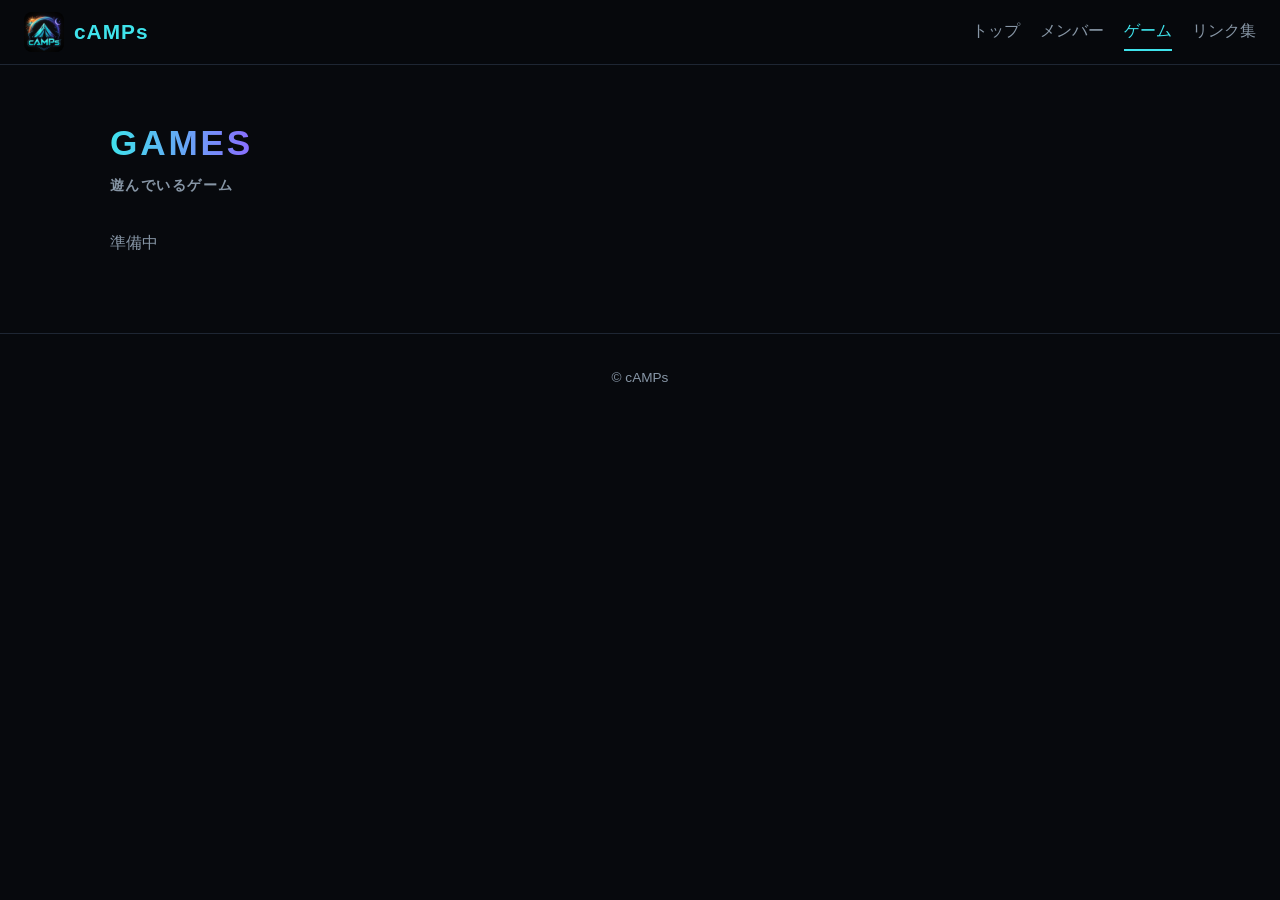
==== games.html @ 63947b49 "メンバー画像を追加し、縦長カードとロゴ配色に変更 - marupis / Kafka / Typicalboy の全身イラストとチームロゴを追加 - メンバー一覧を縦長カード、個人ページを全身表示に変" ====
<!DOCTYPE html>
<html lang="ja">
<head>
  <meta charset="UTF-8">
  <meta name="viewport" content="width=device-width, initial-scale=1.0">
  <meta name="robots" content="noindex, nofollow">
  <title>ゲーム</title>
  <link rel="icon" href="images/logo.webp">
  <link rel="stylesheet" href="style.css">
</head>
<body data-page="games">
  <header class="site-header">
    <a class="logo" href="index.html"><img src="images/logo.webp" alt=""><span class="site-name"></span></a>
    <nav>
      <a href="index.html">トップ</a>
      <a href="members.html">メンバー</a>
      <a href="games.html" class="current">ゲーム</a>
      <a href="links.html">リンク集</a>
    </nav>
  </header>

  <main>
    <h1 class="page-title"><strong>GAMES</strong><span>遊んでいるゲーム</span></h1>
    <div id="game-list"></div>
  </main>

  <footer class="site-footer"><span class="site-name"></span></footer>
  <script src="data.js"></script>
  <script src="script.js"></script>
</body>
</html>
---- style.css ----
/* ============================================================
   色はここでまとめて管理（変数）。色を変えたいときはここだけ直す
   チームロゴに合わせて「黒地 × 水色 × 紫」、差し色にオレンジ
   ============================================================ */
:root {
  --bg: #07090d;          /* 背景（黒） */
  --card: #0f131b;        /* カードの背景 */
  --card-hover: #151b27;
  --line: #1e2633;        /* 線・枠 */
  --accent: #3fe3ec;      /* メインカラー（ロゴの水色） */
  --accent2: #8b6cff;     /* サブカラー（ロゴの紫） */
  --sun: #ff9d42;         /* 差し色（ロゴの太陽のオレンジ） */
  --gradient: linear-gradient(90deg, var(--accent), var(--accent2));
  --text: #e9f5f7;        /* 本文の文字 */
  --muted: #8796a6;       /* 薄い文字 */
}

* { box-sizing: border-box; }

body {
  margin: 0;
  font-family: "Helvetica Neue", Arial, "Hiragino Sans", "Yu Gothic UI", Meiryo, sans-serif;
  background: var(--bg);
  color: var(--text);
  line-height: 1.7;
}

a { color: inherit; }

main {
  max-width: 1100px;
  margin: 0 auto;
  padding: 0 20px 60px;
}

/* 文字をロゴのようなグラデーションにする */
.gradient-text {
  background: var(--gradient);
  -webkit-background-clip: text;
  background-clip: text;
  color: transparent;
}

/* ---------- ヘッダー ---------- */
.site-header {
  display: flex;
  flex-wrap: wrap;
  align-items: center;
  justify-content: space-between;
  gap: 8px 24px;
  padding: 12px 24px;
  border-bottom: 1px solid var(--line);
  background: rgba(7, 9, 13, 0.9);
  position: sticky;
  top: 0;
  z-index: 10;
  backdrop-filter: blur(8px);
}

.logo {
  display: flex;
  align-items: center;
  gap: 10px;
  text-decoration: none;
}

.logo img {
  width: 40px;
  height: 40px;
  border-radius: 8px;
}

.logo span {
  font-size: 1.3rem;
  font-weight: 800;
  letter-spacing: 0.05em;
  color: var(--accent);
}

.site-header nav {
  display: flex;
  flex-wrap: wrap;
  gap: 4px 20px;
}

.site-header nav a {
  text-decoration: none;
  color: var(--muted);
  padding: 4px 0;
  border-bottom: 2px solid transparent;
}

.site-header nav a:hover { color: var(--text); }

.site-header nav a.current {
  color: var(--accent);
  border-bottom-color: var(--accent);
}

/* ---------- 見出し ---------- */
.page-title {
  margin: 48px 0 32px;
  font-size: 2.2rem;
  letter-spacing: 0.08em;
}

.page-title strong {
  background: var(--gradient);
  -webkit-background-clip: text;
  background-clip: text;
  color: transparent;
}

.page-title span {
  display: block;
  font-size: 0.9rem;
  letter-spacing: 0.1em;
  color: var(--muted);
}

.group-title {
  margin: 40px 0 16px;
  font-size: 1.1rem;
  padding-left: 12px;
  border-left: 4px solid var(--accent);
}

/* ---------- トップページ ---------- */
.hero {
  text-align: center;
  padding: 48px 0 40px;
  background: radial-gradient(circle at 50% 40%, rgba(63, 227, 236, 0.12), transparent 60%);
}

.hero-logo {
  width: min(360px, 80vw);
  height: auto;
  display: block;
  margin: 0 auto;
  border-radius: 24px;
  box-shadow: 0 0 40px rgba(63, 227, 236, 0.2);
}

.hero p { color: var(--muted); margin-top: 12px; }

.block { margin-top: 56px; }

.block-title {
  font-size: 0.95rem;
  letter-spacing: 0.2em;
  color: var(--accent);
}

.mini-members {
  display: flex;
  flex-wrap: wrap;
  gap: 16px;
}

.mini-member {
  display: flex;
  flex-direction: column;
  align-items: center;
  gap: 6px;
  width: 96px;
  text-decoration: none;
  font-size: 0.85rem;
}

.mini-member:hover { color: var(--accent); }

.more { margin-top: 24px; }
.more a { color: var(--accent); }

/* ---------- カード共通 ---------- */
.grid {
  display: grid;
  grid-template-columns: repeat(auto-fill, minmax(200px, 1fr));
  gap: 20px;
}

.card {
  background: var(--card);
  border: 1px solid var(--line);
  border-radius: 12px;
  padding: 24px;
  transition: transform 0.2s, background 0.2s, border-color 0.2s;
}

.role {
  display: inline-block;
  margin: 0;
  padding: 0 10px;
  font-size: 0.75rem;
  font-weight: 700;
  color: var(--bg);
  background: var(--gradient);
  border-radius: 999px;
}

.comment { color: var(--muted); margin: 8px 0 0; }

.empty { color: var(--muted); }

/* ---------- 小さい丸アイコン（全身イラストから顔を切り抜き） ---------- */
.icon {
  display: inline-flex;
  align-items: center;
  justify-content: center;
  flex-shrink: 0;
  border-radius: 50%;
  background-color: var(--accent);
  background-repeat: no-repeat;
  background-size: 250% auto;   /* 拡大して顔を大きく見せる */
  color: var(--bg);
  font-weight: 800;
  box-shadow: 0 0 0 2px var(--line);
}

.icon:not(.has-image)::before { content: attr(data-initial); }
.icon.has-image { background-color: var(--card); }

.icon-s { width: 32px; height: 32px; font-size: 0.9rem; }
.mini-member .icon-s { width: 72px; height: 72px; font-size: 1.6rem; }

/* ---------- 縦長の全身イラスト ---------- */
.portrait {
  position: relative;
  aspect-ratio: 1 / 1.6;
  overflow: hidden;
  border-radius: 12px;
  background:
    radial-gradient(circle at 50% 30%, rgba(139, 108, 255, 0.35), transparent 70%),
    var(--card);
}

/* 画像が無いときは頭文字を大きく表示 */
.portrait::before {
  content: attr(data-initial);
  position: absolute;
  inset: 0;
  display: flex;
  align-items: center;
  justify-content: center;
  font-size: 5rem;
  font-weight: 800;
  color: var(--accent);
  opacity: 0.6;
}

.portrait img {
  position: absolute;
  inset: 0;
  width: 100%;
  height: 100%;
  object-fit: cover;
  object-position: center top;
  transition: transform 0.4s;
}

/* ---------- メンバー一覧（縦長カード） ---------- */
#member-list { grid-template-columns: repeat(auto-fill, minmax(150px, 1fr)); gap: 16px; }
.member-card {
  position: relative;
  display: block;
  border-radius: 14px;
  overflow: hidden;
  text-decoration: none;
  border: 1px solid var(--line);
  transition: transform 0.2s, border-color 0.2s, box-shadow 0.2s;
}

.member-card .portrait { border-radius: 0; }

.member-card:hover {
  transform: translateY(-4px);
  border-color: var(--accent);
  box-shadow: 0 0 24px rgba(63, 227, 236, 0.25);
}

.member-card:hover .portrait img { transform: scale(1.05); }

/* 名前は画像の下部に重ねる */
.member-card-body {
  position: absolute;
  left: 0;
  right: 0;
  bottom: 0;
  padding: 48px 16px 16px;
  background: linear-gradient(transparent, rgba(7, 9, 13, 0.95) 55%);
}

.member-card-body h2 {
  margin: 4px 0 0;
  font-size: 1.3rem;
  letter-spacing: 0.03em;
}

.member-card-body .comment {
  margin: 0;
  font-size: 0.85rem;
}

/* ---------- 個人ページ ---------- */
.profile {
  margin-top: 48px;
  display: grid;
  grid-template-columns: minmax(240px, 380px) 1fr;
  gap: 48px;
  align-items: start;
}

.profile-visual .portrait {
  aspect-ratio: 1 / 2;          /* 全身がすべて見える比率 */
  border: 1px solid var(--line);
}

.profile-visual .portrait img { object-fit: contain; }

.profile-head {
  padding-bottom: 24px;
  border-bottom: 1px solid var(--line);
}

.profile-head h1 {
  margin: 8px 0 0;
  font-size: 2.6rem;
  line-height: 1.2;
}

.profile-section h2 {
  font-size: 1rem;
  margin: 32px 0 12px;
  padding-left: 12px;
  border-left: 4px solid var(--accent);
}

/* スマホなど幅が狭いときは縦に並べる */
@media (max-width: 720px) {
  .profile { grid-template-columns: 1fr; gap: 24px; }
  .profile-visual { max-width: 320px; margin: 0 auto; width: 100%; }
}

.tags, .link-buttons {
  display: flex;
  flex-wrap: wrap;
  gap: 8px;
  list-style: none;
  padding: 0;
  margin: 0;
}

.tags li {
  padding: 4px 14px;
  border: 1px solid var(--line);
  border-radius: 999px;
  background: var(--card);
}

.link-buttons a {
  display: inline-block;
  padding: 6px 18px;
  border: 1px solid var(--accent);
  border-radius: 999px;
  color: var(--accent);
  text-decoration: none;
}

.link-buttons a:hover { background: var(--accent); color: var(--bg); }

/* ---------- ゲーム一覧 ---------- */
.game-card h3 { margin: 0; font-size: 1.1rem; }

.players {
  display: flex;
  flex-wrap: wrap;
  gap: 6px;
  margin-top: 14px;
}

.store-link {
  display: inline-block;
  margin-top: 14px;
  color: var(--accent);
  font-size: 0.9rem;
}

/* ---------- リンク集 ---------- */
.link-items {
  display: grid;
  grid-template-columns: repeat(auto-fill, minmax(260px, 1fr));
  gap: 16px;
  list-style: none;
  padding: 0;
  margin: 0;
}

.link-item > a {
  font-weight: 700;
  color: var(--accent);
}

.by {
  display: flex;
  align-items: center;
  gap: 8px;
  margin: 12px 0 0;
  font-size: 0.8rem;
  color: var(--muted);
}

.by .icon-s { width: 22px; height: 22px; font-size: 0.7rem; }

/* ---------- フッター ---------- */
.site-footer {
  text-align: center;
  padding: 32px 20px;
  border-top: 1px solid var(--line);
  color: var(--muted);
  font-size: 0.85rem;
}

.site-footer::before { content: "© "; }
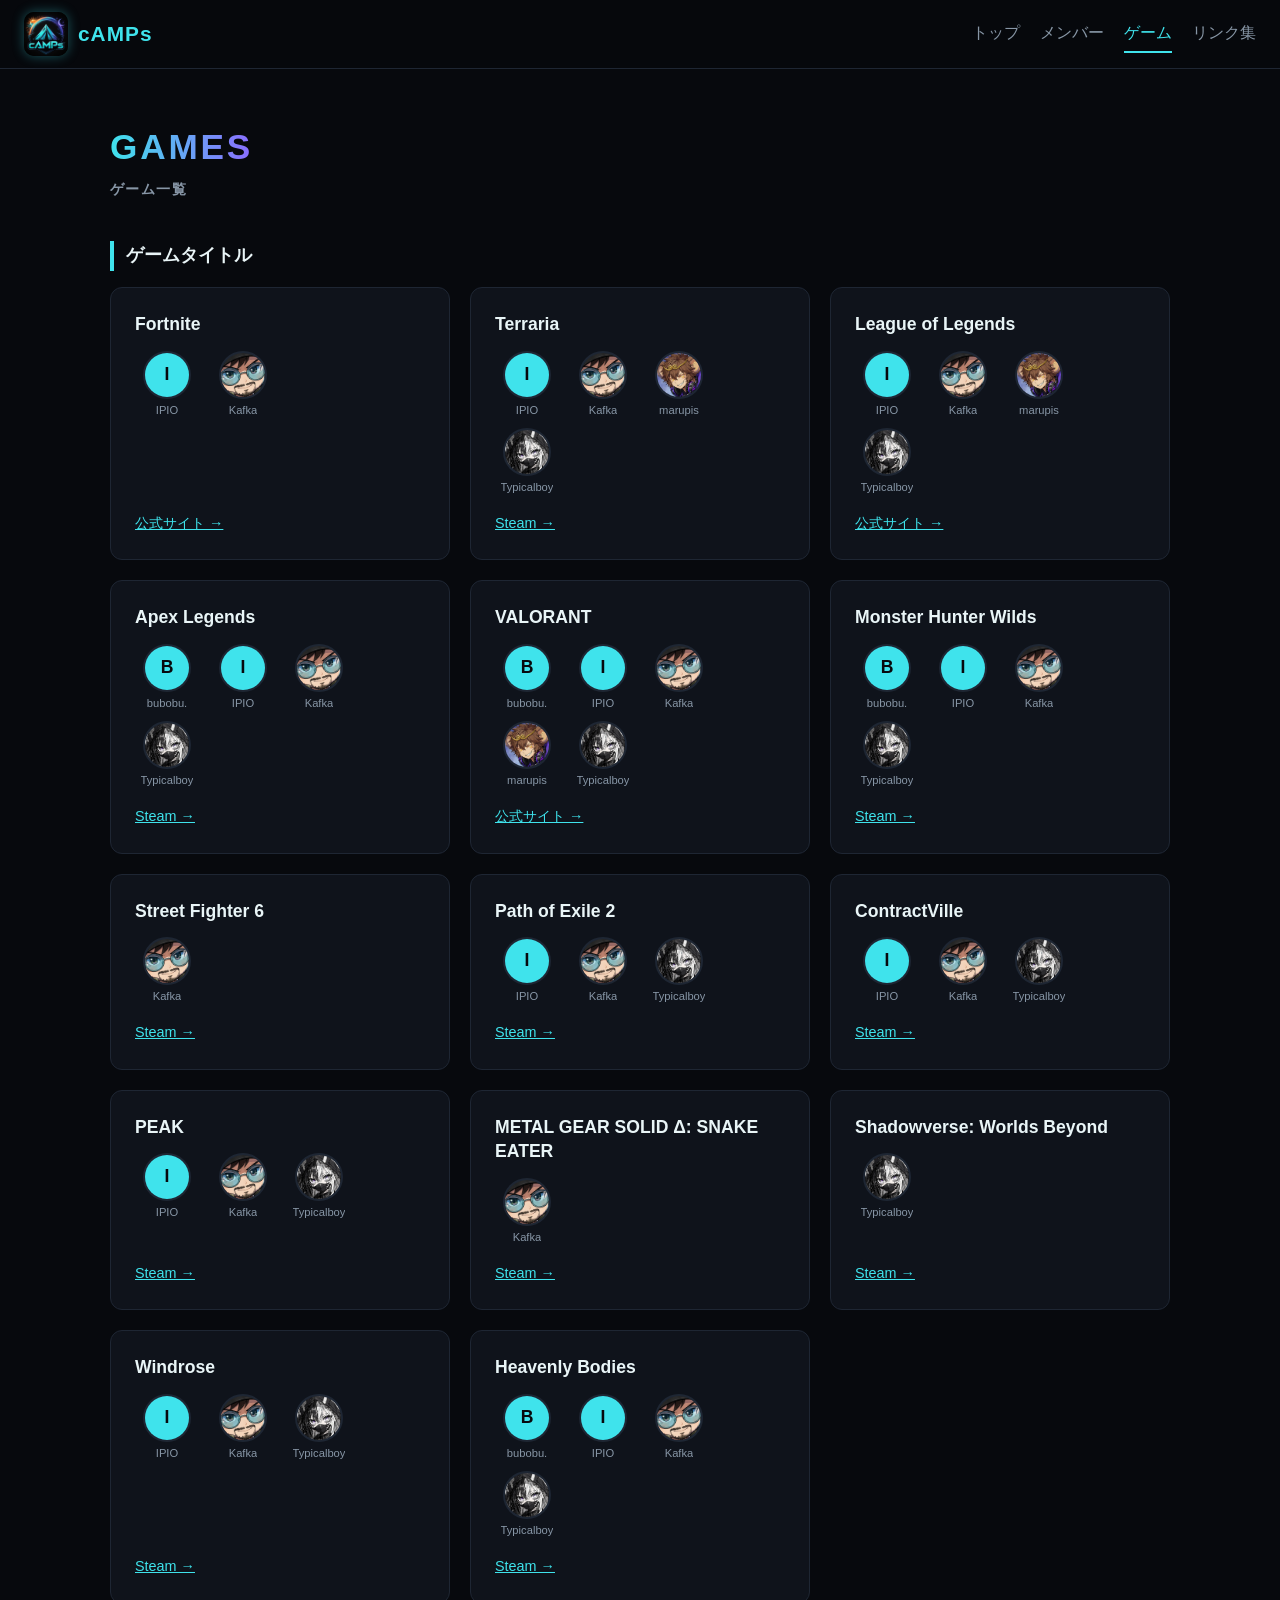
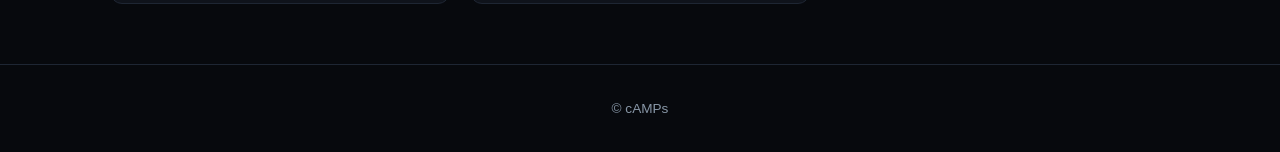
==== commit 2cd1cfbf: "ゲームページの小見出しを「ゲーム一覧」に変更 Co-Authored-By: Claude Opus 5.5 <noreply@anthropic.com>" ====
--- a/games.html
+++ b/games.html
@@ -20,7 +20,7 @@
   </header>
 
   <main>
-    <h1 class="page-title"><strong>GAMES</strong><span>遊んでいるゲーム</span></h1>
+    <h1 class="page-title"><strong>GAMES</strong><span>ゲーム一覧</span></h1>
     <div id="game-list"></div>
   </main>
 
--- a/style.css
+++ b/style.css
@@ -65,9 +65,10 @@
 }
 
 .logo img {
-  width: 40px;
-  height: 40px;
-  border-radius: 8px;
+  width: 44px;
+  height: 44px;
+  border-radius: 10px;
+  box-shadow: 0 0 12px rgba(63, 227, 236, 0.35);
 }
 
 .logo span {
@@ -126,22 +127,71 @@
 }
 
 /* ---------- トップページ ---------- */
+/* 画面いっぱいの大きなロゴエリア */
 .hero {
+  position: relative;
+  min-height: calc(100vh - 66px);
+  display: flex;
+  flex-direction: column;
+  align-items: center;
+  justify-content: center;
   text-align: center;
-  padding: 48px 0 40px;
-  background: radial-gradient(circle at 50% 40%, rgba(63, 227, 236, 0.12), transparent 60%);
-}
+  padding: 24px 0 40px;
+  margin: 0 -20px;
+  overflow: hidden;
+}
+
+/* ロゴの後ろの光（水色と紫） */
+.hero::before {
+  content: "";
+  position: absolute;
+  width: min(900px, 140vw);
+  aspect-ratio: 1;
+  top: 50%;
+  left: 50%;
+  transform: translate(-50%, -55%);
+  background:
+    radial-gradient(circle at 40% 45%, rgba(63, 227, 236, 0.28), transparent 55%),
+    radial-gradient(circle at 62% 55%, rgba(139, 108, 255, 0.28), transparent 55%);
+  filter: blur(20px);
+  animation: glow 6s ease-in-out infinite alternate;
+  z-index: -1;
+}
+
+.hero h1 { margin: 0; }
 
 .hero-logo {
-  width: min(360px, 80vw);
+  width: min(600px, 92vw);
   height: auto;
   display: block;
   margin: 0 auto;
-  border-radius: 24px;
-  box-shadow: 0 0 40px rgba(63, 227, 236, 0.2);
-}
-
-.hero p { color: var(--muted); margin-top: 12px; }
+  /* 四角い黒背景の縁をぼかして、ページの背景になじませる */
+  -webkit-mask-image: radial-gradient(circle, #000 58%, transparent 71%);
+  mask-image: radial-gradient(circle, #000 58%, transparent 71%);
+  animation: float 6s ease-in-out infinite alternate;
+}
+
+.hero p {
+  color: var(--text);
+  font-size: 1.05rem;
+  letter-spacing: 0.08em;
+  margin-top: 4px;
+}
+
+@keyframes glow {
+  from { opacity: 0.6; }
+  to   { opacity: 1; }
+}
+
+@keyframes float {
+  from { transform: translateY(0); }
+  to   { transform: translateY(-10px); }
+}
+
+/* 動きを減らす設定にしている人にはアニメーションを止める */
+@media (prefers-reduced-motion: reduce) {
+  .hero::before, .hero-logo { animation: none; }
+}
 
 .block { margin-top: 56px; }
 
@@ -335,6 +385,8 @@
   border-left: 4px solid var(--accent);
 }
 
+.profile-text p { margin: 0 0 12px; }
+
 /* スマホなど幅が狭いときは縦に並べる */
 @media (max-width: 720px) {
   .profile { grid-template-columns: 1fr; gap: 24px; }
@@ -369,14 +421,47 @@
 .link-buttons a:hover { background: var(--accent); color: var(--bg); }
 
 /* ---------- ゲーム一覧 ---------- */
-.game-card h3 { margin: 0; font-size: 1.1rem; }
+.game-card h3 { margin: 0; font-size: 1.1rem; line-height: 1.4; }
+#game-list .grid { grid-template-columns: repeat(auto-fill, minmax(280px, 1fr)); }
+
+.game-card { display: flex; flex-direction: column; }
 
 .players {
   display: flex;
   flex-wrap: wrap;
-  gap: 6px;
-  margin-top: 14px;
-}
+  gap: 10px 12px;
+  margin-top: 16px;
+}
+
+/* アイコンの下に名前を小さく表示 */
+.player {
+  display: flex;
+  flex-direction: column;
+  align-items: center;
+  gap: 4px;
+  width: 64px;
+  font-size: 0.7rem;
+  color: var(--muted);
+  text-decoration: none;
+  text-align: center;
+}
+
+.player span {
+  max-width: 100%;
+  overflow: hidden;
+  text-overflow: ellipsis;
+  white-space: nowrap;
+}
+
+.player .icon-s { width: 44px; height: 44px; font-size: 1.1rem; }
+.player:hover { color: var(--accent); }
+.player:hover .icon { box-shadow: 0 0 0 2px var(--accent); }
+
+.game-card .store-link { margin-top: auto; padding-top: 14px; }
+
+/* 個人ページのゲーム名（リンク付き） */
+.tags a { color: var(--text); text-decoration: none; }
+.tags a:hover { color: var(--accent); }
 
 .store-link {
   display: inline-block;
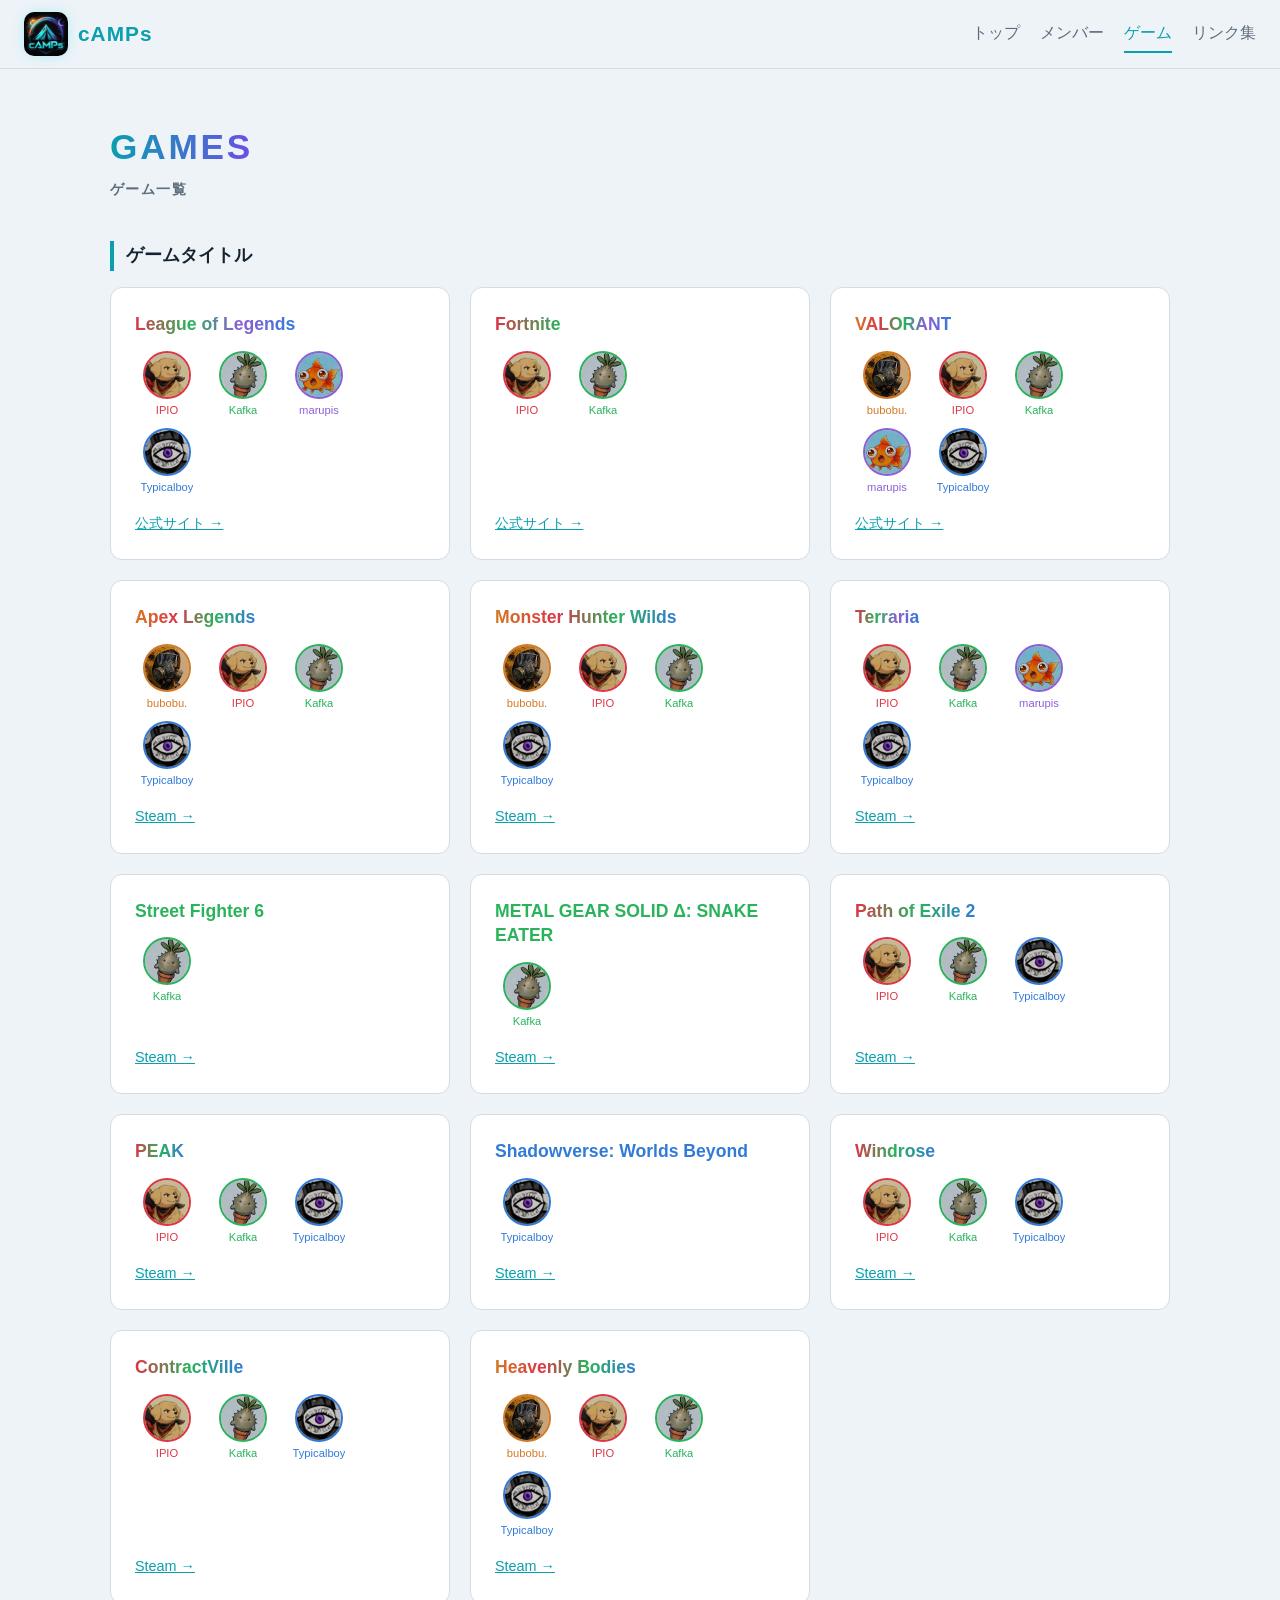
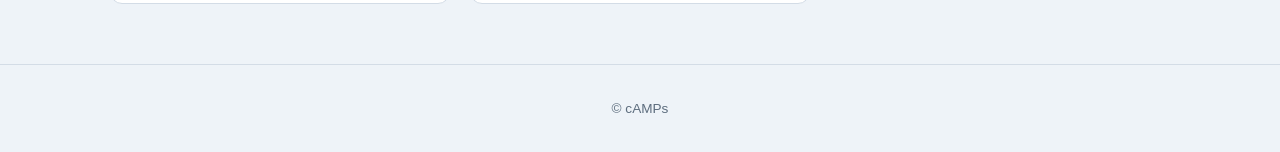
==== commit e351749d: "ロゴの太陽と月を動かし、ライト／ダークモードを追加 Co-Authored-By: Claude Opus 5.5 <noreply@anthropic.com>" ====
--- a/games.html
+++ b/games.html
@@ -7,6 +7,7 @@
   <title>ゲーム</title>
   <link rel="icon" href="images/logo.webp">
   <link rel="stylesheet" href="style.css">
+  <script src="theme.js"></script>
 </head>
 <body data-page="games">
   <header class="site-header">
--- a/style.css
+++ b/style.css
@@ -13,6 +13,30 @@
   --gradient: linear-gradient(90deg, var(--accent), var(--accent2));
   --text: #e9f5f7;        /* 本文の文字 */
   --muted: #8796a6;       /* 薄い文字 */
+  --header-bg: rgba(7, 9, 13, 0.9);
+}
+
+/* ライトモード（昼）の色。theme.js が <html data-theme="light"> にしたときに使われる */
+:root[data-theme="light"] {
+  --bg: #eef3f8;
+  --card: #ffffff;
+  --card-hover: #f5f9fc;
+  --line: #d3dce6;
+  --accent: #0a9fae;
+  --accent2: #6b4ee6;
+  --text: #152230;
+  --muted: #5d6d7e;
+  --header-bg: rgba(238, 243, 248, 0.9);
+}
+
+/* モードが切り替わるときは色をふわっと変える */
+body, .site-header, .card, .member-card, .tags li {
+  transition: background-color 0.8s, color 0.8s, border-color 0.8s;
+}
+
+/* ライトモードでは、メンバーカラーの文字を少し濃くして読みやすくする */
+:root[data-theme="light"] :is(.player span, .mini-member span, .profile-head h1, .game-title) {
+  filter: brightness(0.78) saturate(1.2);
 }
 
 * { box-sizing: border-box; }
@@ -50,7 +74,7 @@
   gap: 8px 24px;
   padding: 12px 24px;
   border-bottom: 1px solid var(--line);
-  background: rgba(7, 9, 13, 0.9);
+  background: var(--header-bg);
   position: sticky;
   top: 0;
   z-index: 10;
@@ -160,16 +184,84 @@
 
 .hero h1 { margin: 0; }
 
+/* ロゴ＋太陽と月をまとめた箱（いっしょにふわふわ浮く） */
+.hero-sky {
+  --size: min(600px, 92vw);     /* ロゴの大きさ */
+  position: relative;
+  width: var(--size);
+  aspect-ratio: 1;
+  animation: float 6s ease-in-out infinite alternate;
+}
+
+/* 四角い黒背景の縁をぼかして、ページの背景になじませる */
+.hero-logo-box {
+  position: absolute;
+  inset: 0;
+  -webkit-mask-image: radial-gradient(circle, #000 58%, transparent 71%);
+  mask-image: radial-gradient(circle, #000 58%, transparent 71%);
+}
+
 .hero-logo {
-  width: min(600px, 92vw);
+  width: 100%;
   height: auto;
   display: block;
-  margin: 0 auto;
-  /* 四角い黒背景の縁をぼかして、ページの背景になじませる */
-  -webkit-mask-image: radial-gradient(circle, #000 58%, transparent 71%);
-  mask-image: radial-gradient(circle, #000 58%, transparent 71%);
-  animation: float 6s ease-in-out infinite alternate;
-}
+}
+
+/* 元の画像のアーチ・太陽・月を隠して、描き直したアーチを重ねる */
+.sky-arc {
+  position: absolute;
+  inset: 0;
+  width: 100%;
+  height: 100%;
+  pointer-events: none;
+}
+
+/* ---------- 動く太陽と月 ----------
+   ロゴの中心のまわりを回る。--dial（回転角）をモードで変えると、アーチに沿って動く
+   昼：太陽が左上・月は右下に沈む ／ 夜：太陽が左下に沈み・月が右上に昇る */
+@property --dial {
+  syntax: "<angle>";
+  inherits: true;
+  initial-value: 0deg;
+}
+
+.hero-sky { --dial: 0deg; transition: --dial 1.6s cubic-bezier(0.6, 0, 0.3, 1); }
+:root[data-theme="dark"] .hero-sky { --dial: -82deg; }
+
+.sky-body {
+  --pos: calc(var(--angle) + var(--dial));
+  position: absolute;
+  left: 50%;
+  top: 48.75%;                  /* アーチの円の中心 */
+  width: var(--body-size);
+  aspect-ratio: 1;
+  margin: calc(var(--body-size) / -2) 0 0 calc(var(--body-size) / -2);
+  padding: 0;
+  border: 0;
+  background: none;
+  cursor: pointer;
+  transform: rotate(var(--pos)) translateY(calc(var(--size) * -0.375)) rotate(calc(var(--pos) * -1));
+  transition: opacity 1.2s, filter 0.3s;
+}
+.sky-body svg { width: 100%; height: 100%; display: block; overflow: visible; }
+
+.sky-sun  { --angle: -49deg; --body-size: calc(var(--size) * 0.3);  filter: drop-shadow(0 0 14px rgba(255, 150, 50, 0.8)); }
+.sky-moon { --angle: 131deg; --body-size: calc(var(--size) * 0.19); filter: drop-shadow(0 0 12px rgba(139, 108, 255, 0.9)); }
+
+.sky-sun:hover  { filter: drop-shadow(0 0 24px rgba(255, 170, 60, 1)); }
+.sky-moon:hover { filter: drop-shadow(0 0 22px rgba(170, 140, 255, 1)); }
+
+/* 沈んでいる方は見えなくしてクリックもできないようにする */
+:root[data-theme="dark"]  .sky-sun,
+:root[data-theme="light"] .sky-moon { opacity: 0; pointer-events: none; }
+
+/* 太陽の光線はゆっくり回り、月のまわりの星はまたたく */
+.sun-rays { animation: spin 40s linear infinite; transform-origin: 0 0; }
+.moon-stars path { animation: twinkle 2.4s ease-in-out infinite alternate; }
+.moon-stars path:nth-child(2) { animation-delay: 1.2s; }
+
+@keyframes spin { to { transform: rotate(360deg); } }
+@keyframes twinkle { from { opacity: 0.3; } to { opacity: 1; } }
 
 .hero p {
   color: var(--text);
@@ -190,7 +282,8 @@
 
 /* 動きを減らす設定にしている人にはアニメーションを止める */
 @media (prefers-reduced-motion: reduce) {
-  .hero::before, .hero-logo { animation: none; }
+  .hero::before, .hero-sky, .sun-rays, .moon-stars path { animation: none; }
+  .hero-sky { transition: none; }
 }
 
 .block { margin-top: 56px; }
@@ -217,7 +310,9 @@
   font-size: 0.85rem;
 }
 
-.mini-member:hover { color: var(--accent); }
+.mini-member { color: var(--member-color, var(--text)); }
+.mini-member .icon { box-shadow: 0 0 0 3px var(--member-color, var(--line)); transition: box-shadow 0.2s; }
+.mini-member:hover .icon { box-shadow: 0 0 0 3px var(--member-color, var(--accent)), 0 0 18px var(--member-color, var(--accent)); }
 
 .more { margin-top: 24px; }
 .more a { color: var(--accent); }
@@ -297,6 +392,9 @@
   color: var(--accent);
   opacity: 0.6;
 }
+
+/* 画像があるときは頭文字を出さない */
+.portrait:has(img)::before { display: none; }
 
 .portrait img {
   position: absolute;
@@ -322,25 +420,37 @@
 
 .member-card .portrait { border-radius: 0; }
 
-.member-card:hover {
-  transform: translateY(-4px);
-  border-color: var(--accent);
-  box-shadow: 0 0 24px rgba(63, 227, 236, 0.25);
-}
-
-.member-card:hover .portrait img { transform: scale(1.05); }
-
-/* 名前は画像の下部に重ねる */
-.member-card-body {
+/* カード下端にイメージカラーのライン */
+.member-card::after {
+  content: "";
   position: absolute;
   left: 0;
   right: 0;
   bottom: 0;
-  padding: 48px 16px 16px;
-  background: linear-gradient(transparent, rgba(7, 9, 13, 0.95) 55%);
+  height: 4px;
+  background: var(--member-color, var(--gradient));
+}
+
+.member-card:hover {
+  transform: translateY(-4px);
+  border-color: var(--member-color, var(--accent));
+  box-shadow: 0 0 24px color-mix(in srgb, var(--member-color, var(--accent)) 45%, transparent);
+}
+
+.member-card:hover .portrait img { transform: scale(1.05); }
+
+/* 名前は画像の下部に重ねる */
+.member-card-body {
+  position: absolute;
+  left: 0;
+  right: 0;
+  bottom: 0;
+  padding: 40px 16px 14px;
+  background: linear-gradient(transparent, rgba(7, 9, 13, 0.9) 70%);
 }
 
 .member-card-body h2 {
+  color: var(--member-color, var(--text));
   margin: 4px 0 0;
   font-size: 1.3rem;
   letter-spacing: 0.03em;
@@ -362,10 +472,25 @@
 
 .profile-visual .portrait {
   aspect-ratio: 1 / 2;          /* 全身がすべて見える比率 */
-  border: 1px solid var(--line);
-}
-
-.profile-visual .portrait img { object-fit: contain; }
+  border: 2px solid var(--member-color, var(--line));
+  box-shadow: 0 0 32px color-mix(in srgb, var(--member-color, var(--accent2)) 35%, transparent);
+}
+
+/* 個人ページはその人のイメージカラーで統一 */
+.profile .role { background: var(--member-color, var(--gradient)); }
+.profile-head h1 { color: var(--member-color, var(--text)); }
+.profile .link-buttons a { border-color: var(--member-color, var(--accent)); color: var(--member-color, var(--accent)); }
+.profile .link-buttons a:hover { background: var(--member-color, var(--accent)); color: var(--bg); }
+.profile .tags a:hover { color: var(--member-color, var(--accent)); }
+.profile .tags li:hover { border-color: var(--member-color, var(--accent)); }
+
+/* 画像があるときは、画像本来の縦横比のまま全身を表示（余白を出さない） */
+.profile-visual .portrait:has(img) { aspect-ratio: auto; }
+.profile-visual .portrait img {
+  position: static;
+  display: block;
+  height: auto;
+}
 
 .profile-head {
   padding-bottom: 24px;
@@ -382,7 +507,7 @@
   font-size: 1rem;
   margin: 32px 0 12px;
   padding-left: 12px;
-  border-left: 4px solid var(--accent);
+  border-left: 4px solid var(--member-color, var(--accent));
 }
 
 .profile-text p { margin: 0 0 12px; }
@@ -453,9 +578,31 @@
   white-space: nowrap;
 }
 
-.player .icon-s { width: 44px; height: 44px; font-size: 1.1rem; }
-.player:hover { color: var(--accent); }
-.player:hover .icon { box-shadow: 0 0 0 2px var(--accent); }
+.player .icon-s {
+  width: 44px; height: 44px; font-size: 1.1rem;
+  box-shadow: 0 0 0 2px var(--member-color, var(--line));   /* イメージカラーの枠 */
+}
+.player { color: var(--member-color, var(--muted)); }   /* 名前もイメージカラー */
+.player:hover { filter: brightness(1.25); }
+.player:hover .icon { box-shadow: 0 0 0 2px var(--member-color, var(--accent)), 0 0 12px var(--member-color, var(--accent)); }
+
+/* gameIcon で指定した部分を切り抜いた丸アイコン */
+.icon-crop { position: relative; overflow: hidden; }
+.icon-crop img {
+  position: absolute;
+  left: 50%;
+  top: 50%;
+  max-width: none;
+  height: auto;
+}
+
+/* ゲーム名：遊んでいる人のイメージカラー（複数人ならグラデーション） */
+.game-title {
+  background: var(--title-color, var(--text));
+  -webkit-background-clip: text;
+  background-clip: text;
+  color: transparent;
+}
 
 .game-card .store-link { margin-top: auto; padding-top: 14px; }
 
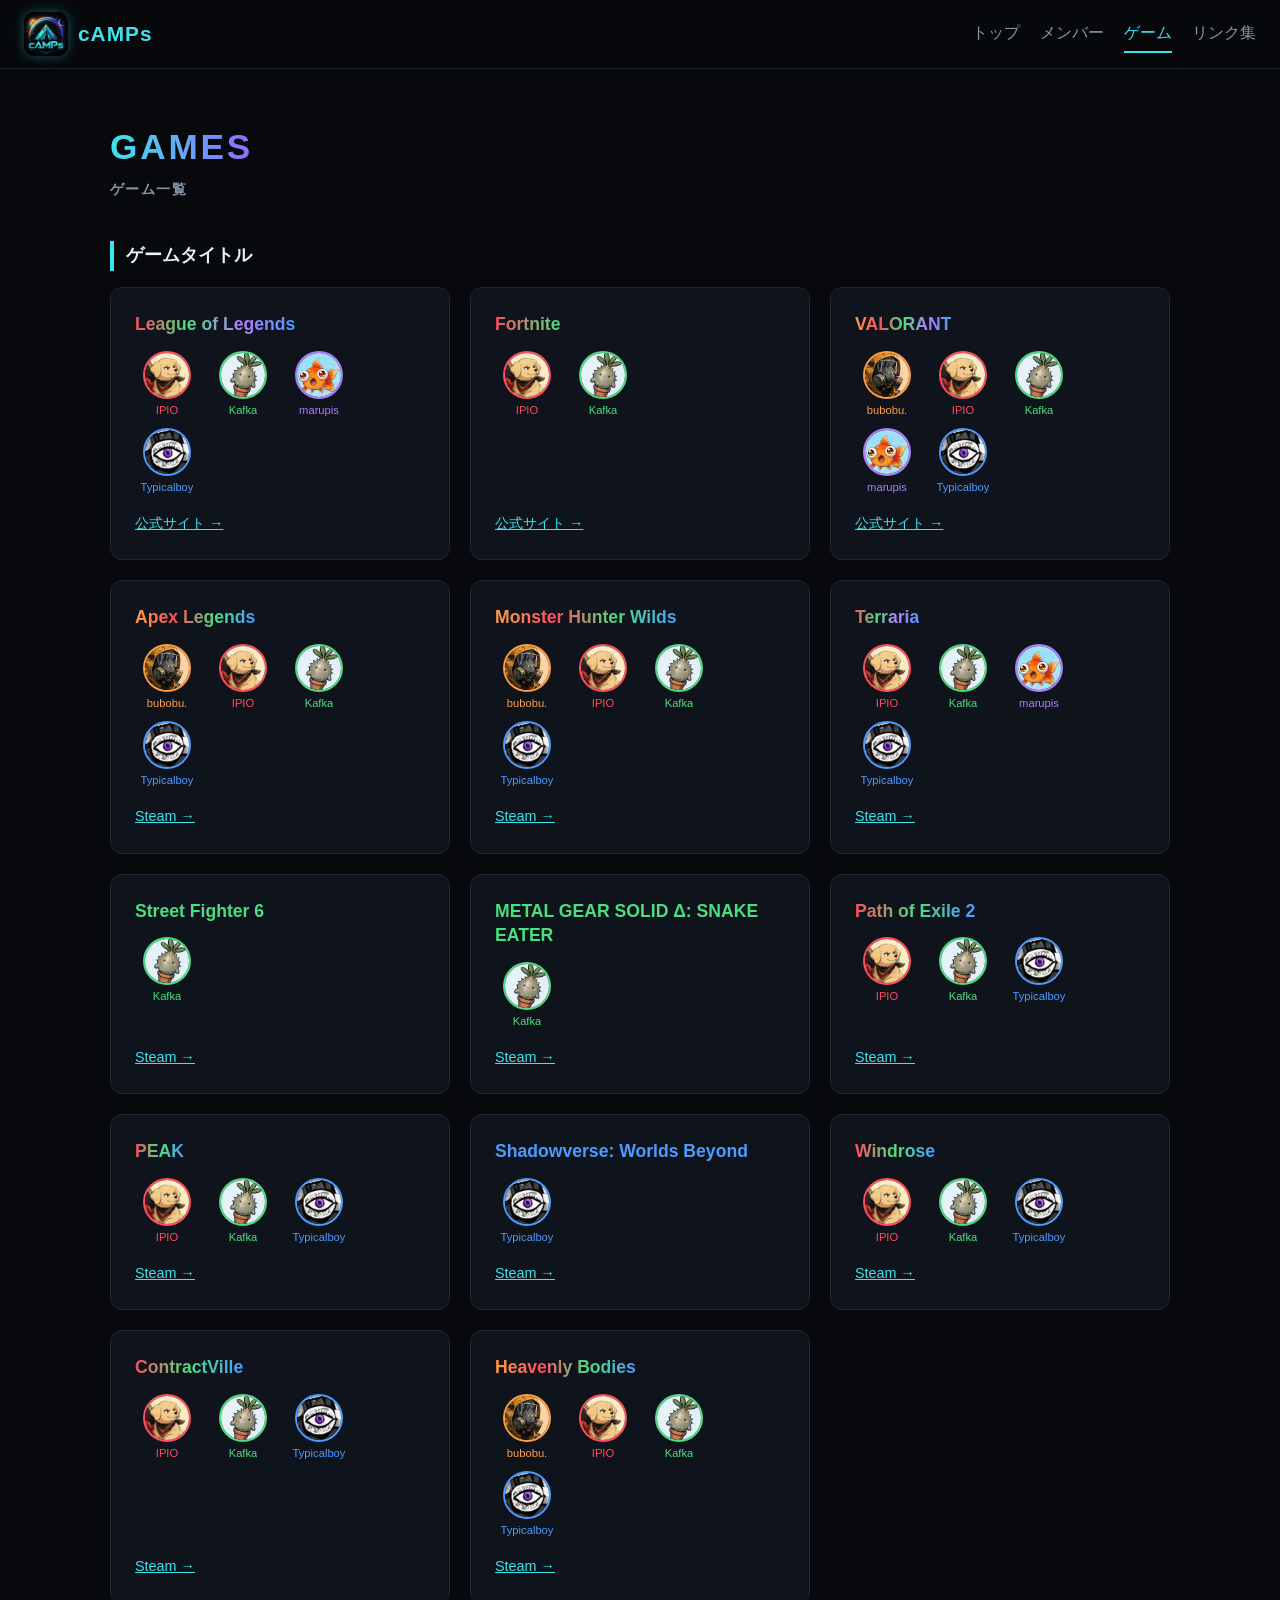
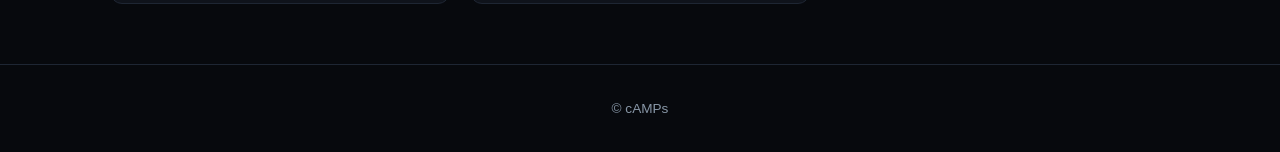
==== commit fdb15c3b: "Revert "ロゴの太陽と月を動かし、ライト／ダークモードを追加" This reverts commit e351749d88cfea536705feee324111b5e1a0ced6." ====
--- a/games.html
+++ b/games.html
@@ -7,7 +7,6 @@
   <title>ゲーム</title>
   <link rel="icon" href="images/logo.webp">
   <link rel="stylesheet" href="style.css">
-  <script src="theme.js"></script>
 </head>
 <body data-page="games">
   <header class="site-header">
--- a/style.css
+++ b/style.css
@@ -13,30 +13,6 @@
   --gradient: linear-gradient(90deg, var(--accent), var(--accent2));
   --text: #e9f5f7;        /* 本文の文字 */
   --muted: #8796a6;       /* 薄い文字 */
-  --header-bg: rgba(7, 9, 13, 0.9);
-}
-
-/* ライトモード（昼）の色。theme.js が <html data-theme="light"> にしたときに使われる */
-:root[data-theme="light"] {
-  --bg: #eef3f8;
-  --card: #ffffff;
-  --card-hover: #f5f9fc;
-  --line: #d3dce6;
-  --accent: #0a9fae;
-  --accent2: #6b4ee6;
-  --text: #152230;
-  --muted: #5d6d7e;
-  --header-bg: rgba(238, 243, 248, 0.9);
-}
-
-/* モードが切り替わるときは色をふわっと変える */
-body, .site-header, .card, .member-card, .tags li {
-  transition: background-color 0.8s, color 0.8s, border-color 0.8s;
-}
-
-/* ライトモードでは、メンバーカラーの文字を少し濃くして読みやすくする */
-:root[data-theme="light"] :is(.player span, .mini-member span, .profile-head h1, .game-title) {
-  filter: brightness(0.78) saturate(1.2);
 }
 
 * { box-sizing: border-box; }
@@ -74,7 +50,7 @@
   gap: 8px 24px;
   padding: 12px 24px;
   border-bottom: 1px solid var(--line);
-  background: var(--header-bg);
+  background: rgba(7, 9, 13, 0.9);
   position: sticky;
   top: 0;
   z-index: 10;
@@ -184,84 +160,16 @@
 
 .hero h1 { margin: 0; }
 
-/* ロゴ＋太陽と月をまとめた箱（いっしょにふわふわ浮く） */
-.hero-sky {
-  --size: min(600px, 92vw);     /* ロゴの大きさ */
-  position: relative;
-  width: var(--size);
-  aspect-ratio: 1;
-  animation: float 6s ease-in-out infinite alternate;
-}
-
-/* 四角い黒背景の縁をぼかして、ページの背景になじませる */
-.hero-logo-box {
-  position: absolute;
-  inset: 0;
+.hero-logo {
+  width: min(600px, 92vw);
+  height: auto;
+  display: block;
+  margin: 0 auto;
+  /* 四角い黒背景の縁をぼかして、ページの背景になじませる */
   -webkit-mask-image: radial-gradient(circle, #000 58%, transparent 71%);
   mask-image: radial-gradient(circle, #000 58%, transparent 71%);
-}
-
-.hero-logo {
-  width: 100%;
-  height: auto;
-  display: block;
-}
-
-/* 元の画像のアーチ・太陽・月を隠して、描き直したアーチを重ねる */
-.sky-arc {
-  position: absolute;
-  inset: 0;
-  width: 100%;
-  height: 100%;
-  pointer-events: none;
-}
-
-/* ---------- 動く太陽と月 ----------
-   ロゴの中心のまわりを回る。--dial（回転角）をモードで変えると、アーチに沿って動く
-   昼：太陽が左上・月は右下に沈む ／ 夜：太陽が左下に沈み・月が右上に昇る */
-@property --dial {
-  syntax: "<angle>";
-  inherits: true;
-  initial-value: 0deg;
-}
-
-.hero-sky { --dial: 0deg; transition: --dial 1.6s cubic-bezier(0.6, 0, 0.3, 1); }
-:root[data-theme="dark"] .hero-sky { --dial: -82deg; }
-
-.sky-body {
-  --pos: calc(var(--angle) + var(--dial));
-  position: absolute;
-  left: 50%;
-  top: 48.75%;                  /* アーチの円の中心 */
-  width: var(--body-size);
-  aspect-ratio: 1;
-  margin: calc(var(--body-size) / -2) 0 0 calc(var(--body-size) / -2);
-  padding: 0;
-  border: 0;
-  background: none;
-  cursor: pointer;
-  transform: rotate(var(--pos)) translateY(calc(var(--size) * -0.375)) rotate(calc(var(--pos) * -1));
-  transition: opacity 1.2s, filter 0.3s;
-}
-.sky-body svg { width: 100%; height: 100%; display: block; overflow: visible; }
-
-.sky-sun  { --angle: -49deg; --body-size: calc(var(--size) * 0.3);  filter: drop-shadow(0 0 14px rgba(255, 150, 50, 0.8)); }
-.sky-moon { --angle: 131deg; --body-size: calc(var(--size) * 0.19); filter: drop-shadow(0 0 12px rgba(139, 108, 255, 0.9)); }
-
-.sky-sun:hover  { filter: drop-shadow(0 0 24px rgba(255, 170, 60, 1)); }
-.sky-moon:hover { filter: drop-shadow(0 0 22px rgba(170, 140, 255, 1)); }
-
-/* 沈んでいる方は見えなくしてクリックもできないようにする */
-:root[data-theme="dark"]  .sky-sun,
-:root[data-theme="light"] .sky-moon { opacity: 0; pointer-events: none; }
-
-/* 太陽の光線はゆっくり回り、月のまわりの星はまたたく */
-.sun-rays { animation: spin 40s linear infinite; transform-origin: 0 0; }
-.moon-stars path { animation: twinkle 2.4s ease-in-out infinite alternate; }
-.moon-stars path:nth-child(2) { animation-delay: 1.2s; }
-
-@keyframes spin { to { transform: rotate(360deg); } }
-@keyframes twinkle { from { opacity: 0.3; } to { opacity: 1; } }
+  animation: float 6s ease-in-out infinite alternate;
+}
 
 .hero p {
   color: var(--text);
@@ -282,8 +190,7 @@
 
 /* 動きを減らす設定にしている人にはアニメーションを止める */
 @media (prefers-reduced-motion: reduce) {
-  .hero::before, .hero-sky, .sun-rays, .moon-stars path { animation: none; }
-  .hero-sky { transition: none; }
+  .hero::before, .hero-logo { animation: none; }
 }
 
 .block { margin-top: 56px; }
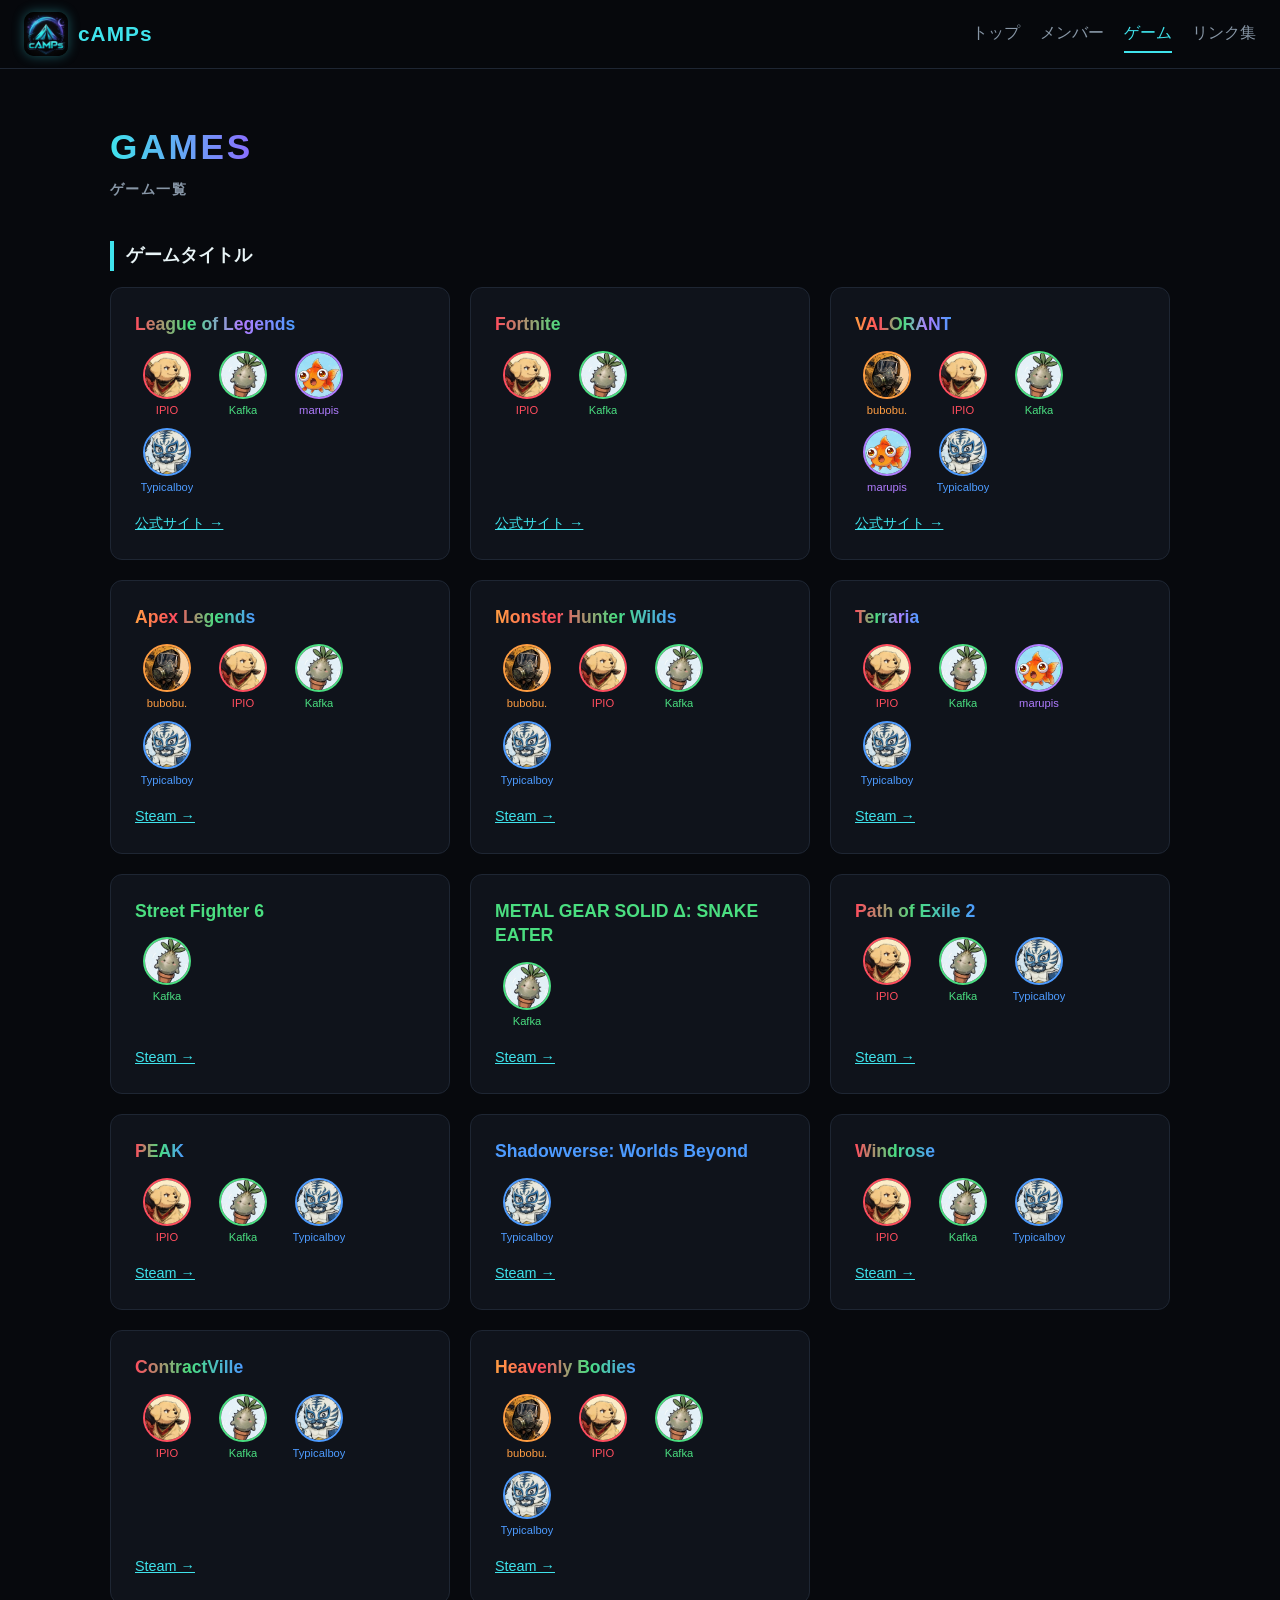
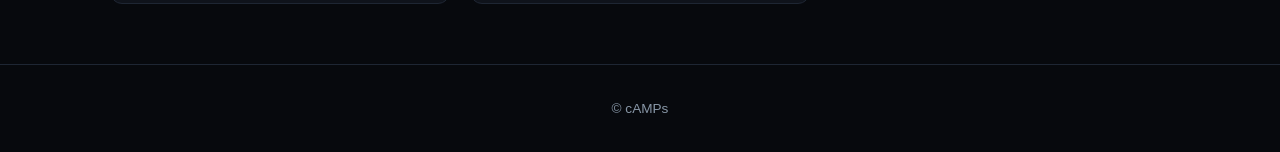
==== commit c3fa5334: "ダークは月のロゴ、ライトは太陽のロゴ（白背景）に切り替え Co-Authored-By: Claude Opus 5.5 <noreply@anthropic.com>" ====
--- a/games.html
+++ b/games.html
@@ -5,12 +5,13 @@
   <meta name="viewport" content="width=device-width, initial-scale=1.0">
   <meta name="robots" content="noindex, nofollow">
   <title>ゲーム</title>
-  <link rel="icon" href="images/logo.webp">
+  <link rel="icon" href="images/logo-dark.webp">
   <link rel="stylesheet" href="style.css">
+  <script src="theme.js"></script>
 </head>
 <body data-page="games">
   <header class="site-header">
-    <a class="logo" href="index.html"><img src="images/logo.webp" alt=""><span class="site-name"></span></a>
+    <a class="logo" href="index.html"><img src="images/logo-dark.webp" alt=""><span class="site-name"></span></a>
     <nav>
       <a href="index.html">トップ</a>
       <a href="members.html">メンバー</a>
--- a/style.css
+++ b/style.css
@@ -13,6 +13,30 @@
   --gradient: linear-gradient(90deg, var(--accent), var(--accent2));
   --text: #e9f5f7;        /* 本文の文字 */
   --muted: #8796a6;       /* 薄い文字 */
+  --header-bg: rgba(7, 9, 13, 0.9);
+}
+
+/* ライトモード（昼）の色。theme.js が <html data-theme="light"> にしたときに使われる */
+:root[data-theme="light"] {
+  --bg: #eef3f8;
+  --card: #ffffff;
+  --card-hover: #f5f9fc;
+  --line: #d3dce6;
+  --accent: #0a9fae;
+  --accent2: #6b4ee6;
+  --text: #152230;
+  --muted: #5d6d7e;
+  --header-bg: rgba(238, 243, 248, 0.9);
+}
+
+/* モードが切り替わるときは色をふわっと変える */
+body, .site-header, .card, .member-card, .tags li {
+  transition: background-color 0.6s, color 0.6s, border-color 0.6s;
+}
+
+/* ライトモードでは、メンバーカラーの文字を少し濃くして読みやすくする */
+:root[data-theme="light"] :is(.m-name, .profile-head h1, .game-title) {
+  filter: brightness(0.78) saturate(1.2);
 }
 
 * { box-sizing: border-box; }
@@ -50,7 +74,7 @@
   gap: 8px 24px;
   padding: 12px 24px;
   border-bottom: 1px solid var(--line);
-  background: rgba(7, 9, 13, 0.9);
+  background: var(--header-bg);
   position: sticky;
   top: 0;
   z-index: 10;
@@ -160,6 +184,25 @@
 
 .hero h1 { margin: 0; }
 
+/* ライトモードのロゴ（黒い背景を白にしたもの）は、色を少しだけ濃くする */
+:root[data-theme="light"] .hero-logo { filter: saturate(1.3); }
+
+/* ロゴの左半分・右半分を、見えないボタンで覆う */
+.hero-logo-wrap { position: relative; }
+.theme-half {
+  position: absolute;
+  top: 0;
+  bottom: 0;
+  width: 50%;
+  padding: 0;
+  border: 0;
+  background: none;
+  cursor: pointer;
+}
+.theme-day   { left: 0; }
+.theme-night { right: 0; }
+.theme-half:focus-visible { outline: 2px solid var(--accent); outline-offset: -8px; border-radius: 50%; }
+
 .hero-logo {
   width: min(600px, 92vw);
   height: auto;
@@ -220,6 +263,25 @@
 .mini-member { color: var(--member-color, var(--text)); }
 .mini-member .icon { box-shadow: 0 0 0 3px var(--member-color, var(--line)); transition: box-shadow 0.2s; }
 .mini-member:hover .icon { box-shadow: 0 0 0 3px var(--member-color, var(--accent)), 0 0 18px var(--member-color, var(--accent)); }
+
+/* 状態（行方不明など）があるメンバーは、アイコンを色あせさせてタグを付ける */
+.mini-icon { position: relative; display: inline-block; line-height: 0; }
+.mini-member.has-status .icon { filter: grayscale(1) brightness(0.7); opacity: 0.75; }
+.status-tag {
+  position: absolute;
+  left: 50%;
+  bottom: -6px;
+  transform: translateX(-50%) rotate(-8deg);
+  padding: 2px 8px;
+  font-size: 0.7rem;
+  font-weight: 800;
+  line-height: 1.4;
+  white-space: nowrap;
+  color: #fff;
+  background: #d8343f;
+  border-radius: 4px;
+  box-shadow: 0 2px 6px rgba(0, 0, 0, 0.4);
+}
 
 .more { margin-top: 24px; }
 .more a { color: var(--accent); }
@@ -452,6 +514,62 @@
 
 .link-buttons a:hover { background: var(--accent); color: var(--bg); }
 
+/* ---------- リンク集：メンバーのリンク ---------- */
+.member-links {
+  display: grid;
+  grid-template-columns: repeat(auto-fill, minmax(200px, 1fr));
+  gap: 16px;
+  list-style: none;
+  padding: 0;
+  margin: 0;
+}
+.member-link { padding: 18px; border-top: 3px solid var(--member-color, var(--accent)); }
+.member-link-name {
+  display: flex;
+  align-items: center;
+  gap: 10px;
+  margin-bottom: 12px;
+  font-weight: 700;
+  text-decoration: none;
+  color: var(--member-color, var(--text));
+}
+.member-link-name .icon-s { width: 40px; height: 40px; box-shadow: 0 0 0 2px var(--member-color, var(--line)); }
+.member-link .link-buttons a { border-color: var(--member-color, var(--accent)); color: var(--member-color, var(--accent)); }
+.member-link .link-buttons a:hover { background: var(--member-color, var(--accent)); color: var(--bg); }
+.member-link .empty { margin: 0; }
+:root[data-theme="light"] .member-link .link-buttons a { filter: brightness(0.78) saturate(1.2); }
+
+/* ---------- リンク集：スポーツ成績 ---------- */
+.sport-updated { margin: -8px 0 16px; font-size: 0.85rem; color: var(--muted); }
+.sport-group-title { margin: 24px 0 12px; font-size: 1rem; color: var(--muted); letter-spacing: 0.1em; }
+.sport-group-title:first-of-type { margin-top: 8px; }
+.sport-list {
+  display: grid;
+  grid-template-columns: repeat(auto-fill, minmax(240px, 1fr));
+  gap: 16px;
+  list-style: none;
+  padding: 0;
+  margin: 0;
+}
+.sport-card { display: flex; flex-direction: column; padding: 18px; border-top: 4px solid var(--team-color); }
+.sport-card h3 { margin: 4px 0 0; font-size: 1.1rem; }
+.sport-league { margin: 0; font-size: 0.75rem; font-weight: 700; color: var(--muted); }
+.sport-league span { display: block; font-weight: 400; }
+.sport-rank { margin: 6px 0 0; color: var(--team-color); font-weight: 700; }
+.sport-rank strong { font-size: 2.4rem; line-height: 1; margin-right: 2px; }
+.sport-record { margin: 6px 0 0; font-size: 0.9rem; }
+.sport-form { display: flex; flex-wrap: wrap; align-items: center; gap: 4px; margin: 10px 0 0; }
+.sport-form span {
+  width: 24px; height: 24px; display: inline-flex; align-items: center; justify-content: center;
+  border-radius: 4px; font-size: 0.75rem; font-weight: 700; color: #fff;
+}
+.sport-form .form-W { background: #1f9d55; }
+.sport-form .form-D { background: #6b7685; }
+.sport-form .form-L { background: #d0384a; }
+.sport-form small { width: 100%; font-size: 0.7rem; color: var(--muted); }
+.sport-card .store-link { margin-top: auto; padding-top: 12px; }
+:root[data-theme="light"] .sport-rank { filter: brightness(0.8) saturate(1.2); }
+
 /* ---------- ゲーム一覧 ---------- */
 .game-card h3 { margin: 0; font-size: 1.1rem; line-height: 1.4; }
 #game-list .grid { grid-template-columns: repeat(auto-fill, minmax(280px, 1fr)); }
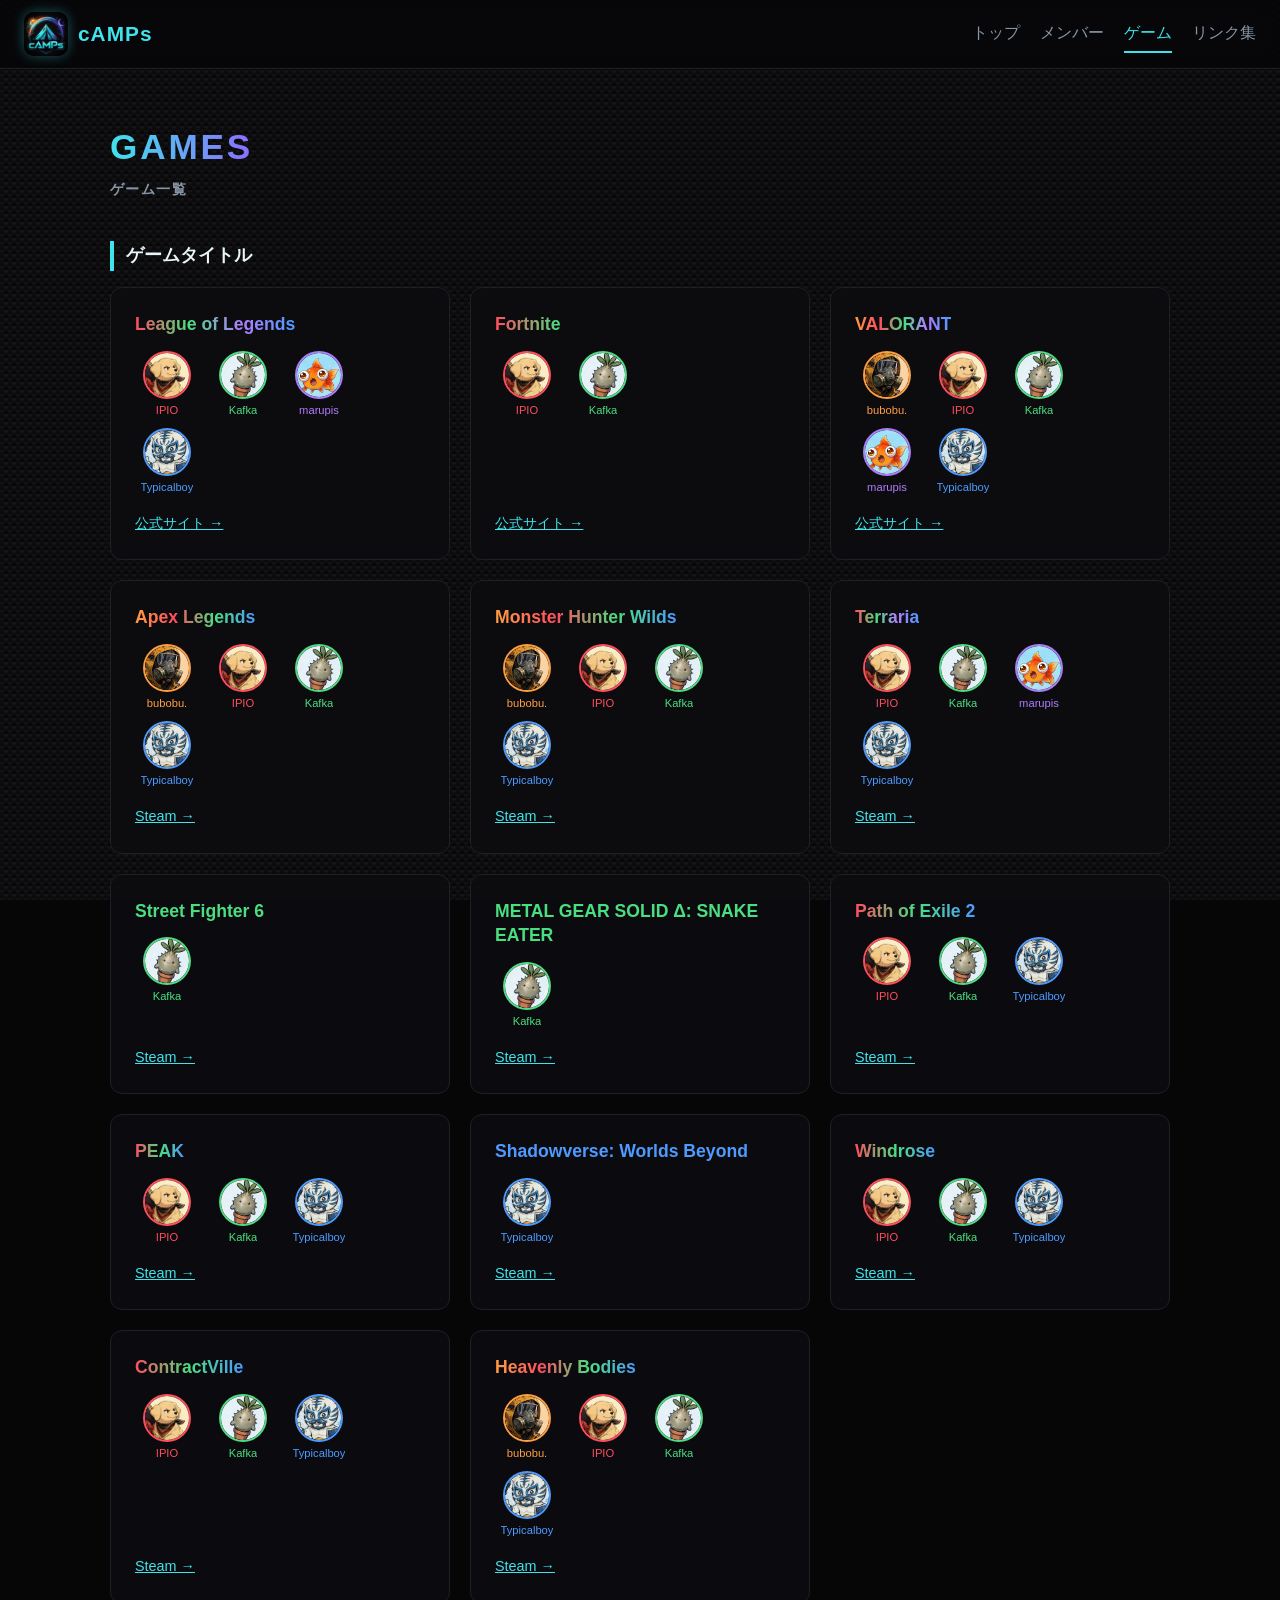
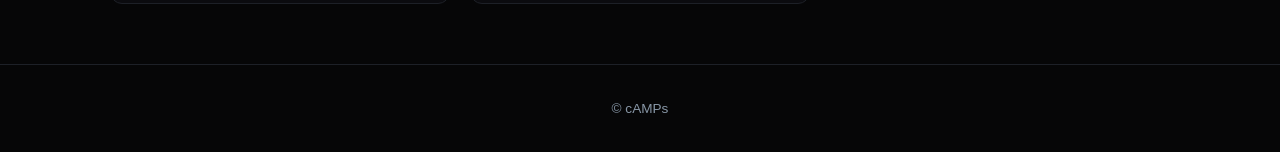
==== commit b7b9a8eb: "サイトを開いたときは太陽と月（カーボン）のモードで始まるように Co-Authored-By: Claude Opus 5.5 <noreply@anthropic.com>" ====
--- a/games.html
+++ b/games.html
@@ -5,13 +5,13 @@
   <meta name="viewport" content="width=device-width, initial-scale=1.0">
   <meta name="robots" content="noindex, nofollow">
   <title>ゲーム</title>
-  <link rel="icon" href="images/logo-dark.webp">
+  <link rel="icon" href="images/logo.webp">
   <link rel="stylesheet" href="style.css">
   <script src="theme.js"></script>
 </head>
 <body data-page="games">
   <header class="site-header">
-    <a class="logo" href="index.html"><img src="images/logo-dark.webp" alt=""><span class="site-name"></span></a>
+    <a class="logo" href="index.html"><img src="images/logo.webp" alt=""><span class="site-name"></span></a>
     <nav>
       <a href="index.html">トップ</a>
       <a href="members.html">メンバー</a>
--- a/style.css
+++ b/style.css
@@ -29,6 +29,30 @@
   --header-bg: rgba(238, 243, 248, 0.9);
 }
 
+/* カーボンモード（朝から夜まで）の色。背景はカーボン柄（下の body 指定） */
+:root[data-theme="carbon"] {
+  --bg: #060607;
+  --card: rgba(12, 13, 16, 0.92);
+  --card-hover: rgba(18, 20, 24, 0.95);
+  --line: #1d2027;
+  --header-bg: rgba(7, 7, 9, 0.92);
+}
+
+/* カーボン柄：細かい斜めの織り目を CSS の模様で描く（ロゴの黒になじむ暗さ）
+   目の細かさは background-size（今は 8px）。数字を大きくすると粗くなる */
+:root[data-theme="carbon"] body {
+  background:
+    linear-gradient(27deg, #0a0a0b 2px, transparent 2px) 0 2px,
+    linear-gradient(207deg, #0a0a0b 2px, transparent 2px) 4px 0,
+    linear-gradient(27deg, #121214 2px, transparent 2px) 0 4px,
+    linear-gradient(207deg, #121214 2px, transparent 2px) 4px 2px,
+    linear-gradient(90deg, #0d0d0f 4px, transparent 4px),
+    linear-gradient(#0f0f11 25%, #0b0b0c 25%, #0b0b0c 50%, transparent 50%, transparent 75%, #151517 75%, #151517);
+  background-color: #060607;
+  background-size: 8px 8px;
+  background-attachment: fixed;
+}
+
 /* モードが切り替わるときは色をふわっと変える */
 body, .site-header, .card, .member-card, .tags li {
   transition: background-color 0.6s, color 0.6s, border-color 0.6s;
@@ -184,8 +208,6 @@
 
 .hero h1 { margin: 0; }
 
-/* ライトモードのロゴ（黒い背景を白にしたもの）は、色を少しだけ濃くする */
-:root[data-theme="light"] .hero-logo { filter: saturate(1.3); }
 
 /* ロゴの左半分・右半分を、見えないボタンで覆う */
 .hero-logo-wrap { position: relative; }
@@ -201,6 +223,21 @@
 }
 .theme-day   { left: 0; }
 .theme-night { right: 0; }
+/* テントのあたり（左右のボタンより上に重ねる） */
+.theme-tent {
+  position: absolute;
+  left: 27%;
+  top: 26%;
+  width: 46%;
+  height: 38%;
+  padding: 0;
+  border: 0;
+  background: none;
+  cursor: pointer;
+  z-index: 1;
+}
+.theme-tent:focus-visible { outline: 2px solid var(--accent); outline-offset: 4px; border-radius: 12px; }
+
 .theme-half:focus-visible { outline: 2px solid var(--accent); outline-offset: -8px; border-radius: 50%; }
 
 .hero-logo {
@@ -208,9 +245,13 @@
   height: auto;
   display: block;
   margin: 0 auto;
-  /* 四角い黒背景の縁をぼかして、ページの背景になじませる */
-  -webkit-mask-image: radial-gradient(circle, #000 58%, transparent 71%);
-  mask-image: radial-gradient(circle, #000 58%, transparent 71%);
+  /* 四角い背景を「角を丸く面取り＋縁をぼかす」形に切り抜いて、ページの背景になじませる
+     rx（角の丸さ）と stdDeviation（ぼかしの強さ）の数字で調整できる
+     ※ 左右の「C」「S」が欠けないよう、ぼかしは端の数%にとどめている */
+  -webkit-mask-image: url("data:image/svg+xml;utf8,<svg xmlns='http://www.w3.org/2000/svg' viewBox='0 0 100 100'><filter id='b' x='-20%' y='-20%' width='140%' height='140%'><feGaussianBlur stdDeviation='1.8'/></filter><rect x='4' y='4' width='92' height='92' rx='16' fill='black' filter='url(%23b)'/></svg>");
+  mask-image: url("data:image/svg+xml;utf8,<svg xmlns='http://www.w3.org/2000/svg' viewBox='0 0 100 100'><filter id='b' x='-20%' y='-20%' width='140%' height='140%'><feGaussianBlur stdDeviation='1.8'/></filter><rect x='4' y='4' width='92' height='92' rx='16' fill='black' filter='url(%23b)'/></svg>");
+  -webkit-mask-size: 100% 100%;
+  mask-size: 100% 100%;
   animation: float 6s ease-in-out infinite alternate;
 }
 
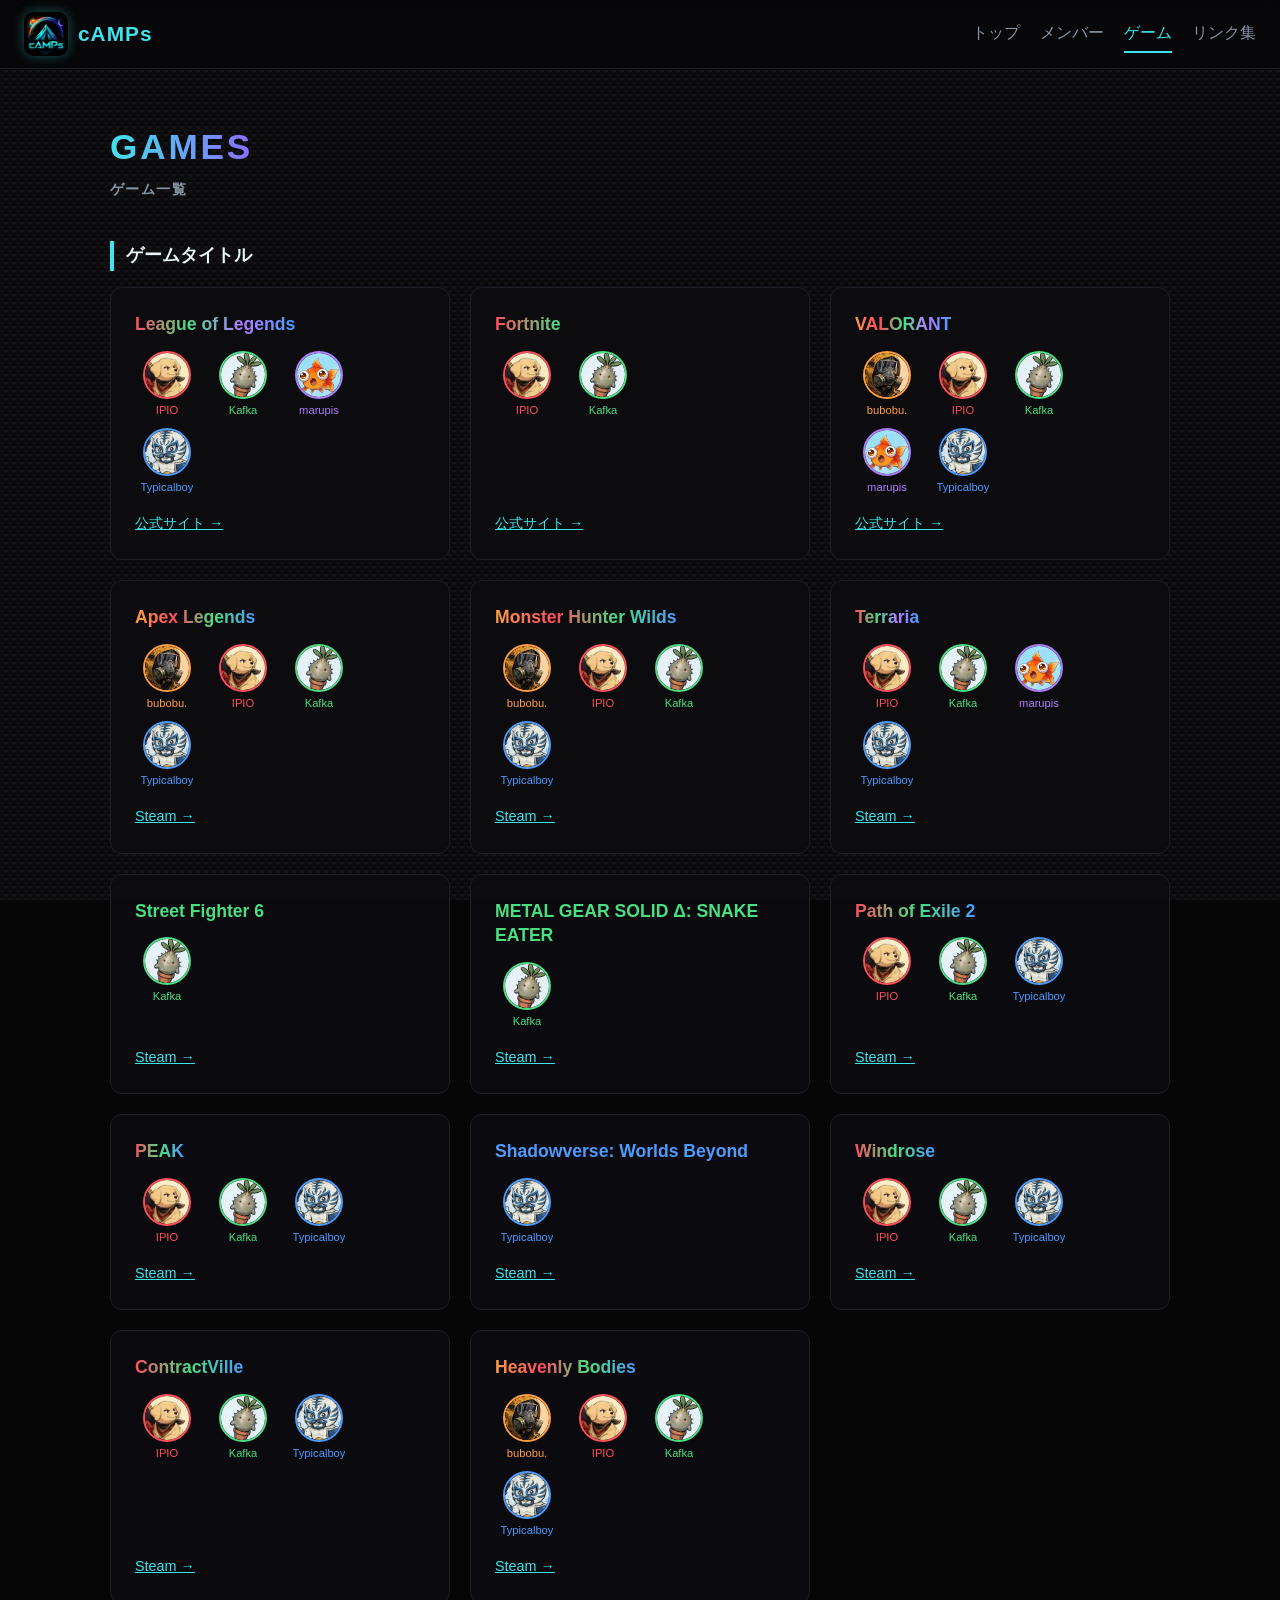
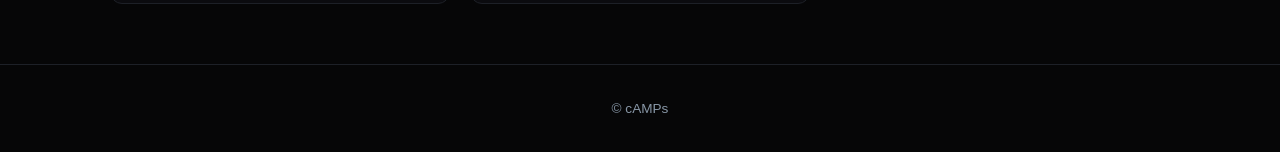
==== commit 6826eee6: "ロゴを差し替え：左上は真っ黒版、ダークは月、カーボンはカーボン背景版 Co-Authored-By: Claude Opus 5.5 <noreply@anthropic.com>" ====
--- a/games.html
+++ b/games.html
@@ -5,13 +5,13 @@
   <meta name="viewport" content="width=device-width, initial-scale=1.0">
   <meta name="robots" content="noindex, nofollow">
   <title>ゲーム</title>
-  <link rel="icon" href="images/logo.webp">
+  <link rel="icon" href="images/logo-black.png">
   <link rel="stylesheet" href="style.css">
   <script src="theme.js"></script>
 </head>
 <body data-page="games">
   <header class="site-header">
-    <a class="logo" href="index.html"><img src="images/logo.webp" alt=""><span class="site-name"></span></a>
+    <a class="logo" href="index.html"><img src="images/logo-black.png" alt=""><span class="site-name"></span></a>
     <nav>
       <a href="index.html">トップ</a>
       <a href="members.html">メンバー</a>
